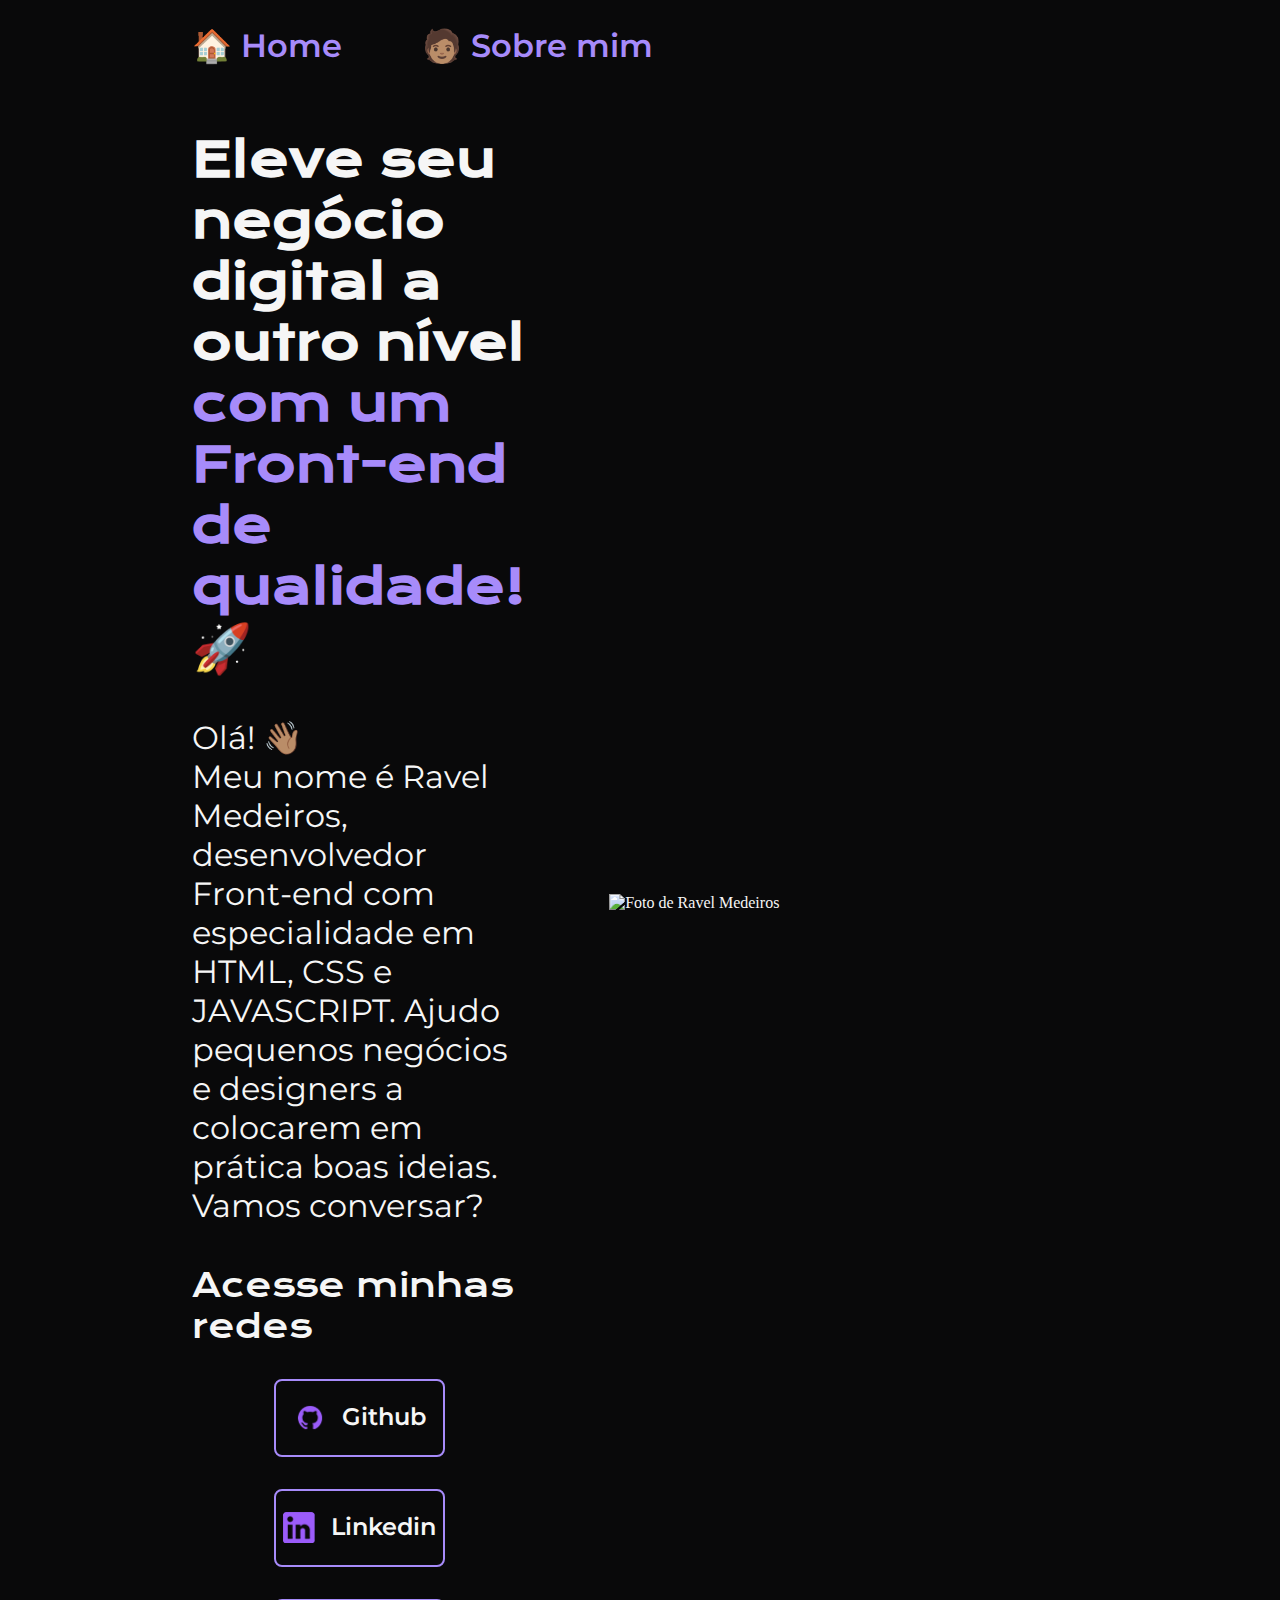
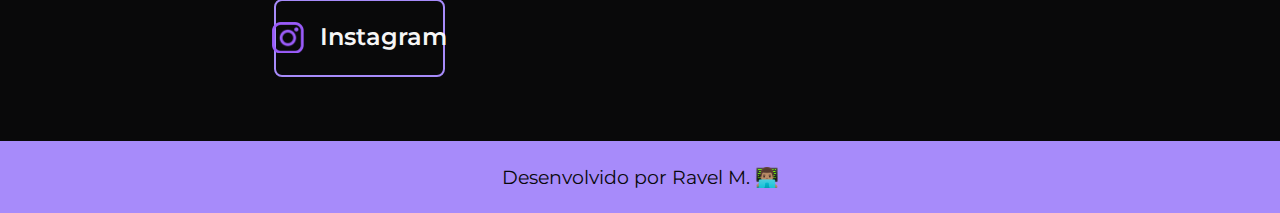
==== index.html @ d135dc50 "first commit" ====
<!DOCTYPE html>
<html lang="pt-br">
  <head>
    <meta charset="UTF-8" />
    <meta http-equiv="X-UA-Compatible" content="IE=edge" />
    <meta name="viewport" content="width=device-width, initial-scale=1.0" />
    <title>Portifolio Ravel M.</title>
    <link rel="stylesheet" href="./styles/style.css" />
    <link rel="shortcut icon" href="./assets/icon.png" type="image/x-icon" />
  </head>

  <body>
    <header class="cabecalho">
      <nav class="cabecalho__menu">
        <a class="cabecalho__menu__link" href="index.html">🏠 Home</a>
        <a class="cabecalho__menu__link" href="about.html">🧑🏽 Sobre mim</a>
      </nav>
    </header>
    <main class="apresentacao">
      <section class="apresentacao__conteudo">
        <h1 class="apresentacao__conteudo__titulo">
          Eleve seu negócio digital a outro nível<strong
            class="titulo-destaque"
          >
            com um Front-end de qualidade! 🚀
          </strong>
        </h1>
        <p class="apresentacao__conteudo__texto">
          Olá! 👋🏽 <br />
          Meu nome é Ravel Medeiros, desenvolvedor Front-end com especialidade
          em HTML, CSS e JAVASCRIPT. Ajudo pequenos negócios e designers a
          colocarem em prática boas ideias. Vamos conversar?
        </p>
        <div class="apresentacao__links">
          <h2 class="apresentacao__links__subtitulo">Acesse minhas redes</h2>
          <a
            class="apresentacao__links__link"
            href="https://github.com/RavelMedeiros"
            target="_blank"
          >
            <img
              class="apresentacao__links__imagem"
              src="./assets/github.png"
            />
            Github
          </a>
          <a
            class="apresentacao__links__link"
            href="https://www.linkedin.com/in/ravel-medeiros/"
            target="_blank"
          >
            <img
              class="apresentacao__links__imagem"
              src="./assets/linkedin.png"
            />
            Linkedin
          </a>
          <a
            class="apresentacao__links__link"
            href="https://instagram.com/ravel.medeiros"
            target="_blank"
          >
            <img
              class="apresentacao__links__imagem"
              src="./assets/instagram.png"
            />
            Instagram
          </a>
        </div>
      </section>
      <img
        class="apresentacao__imagem"
        src="./assets/imagem.png"
        alt="Foto de Ravel Medeiros"
      />
    </main>
    <footer class="rodape">
      <p>Desenvolvido por Ravel M. 👨🏽‍💻</p>
    </footer>
  </body>
</html>
---- styles/style.css ----
@import url('https://fonts.googleapis.com/css2?family=Krona+One&family=Montserrat:wght@400;600&display=swap');

:root {
    --cor-primaria: #09090A;
    --cor-secundaria: #F6F6F6;
    --cor-terciaria: #A78BFA;
    --cor-hover: #272727;

    --fonte-primaria: 'Krona One', sans-serif;
    --fonte-secundaria: 'Montserrat', sans-serif;
}

* {
    margin: 0;
    padding: 0;
}

body {
    box-sizing: border-box;
    background-color: var(--cor-primaria);
    color: var(--cor-secundaria);
}

.cabecalho {
    padding: 2% 0% 0% 15%;
}

.cabecalho__menu {
    display: flex;
    gap: 80px;
}

.cabecalho__menu__link {
    font-family: var(--fonte-secundaria);
    font-size: 2rem;
    font-weight: 600;
    color: var(--cor-terciaria);
    text-decoration: none;
}

.cabecalho__menu__link:hover {
    color: var(--cor-secundaria);
}


.apresentacao {
    padding: 5% 15%;
    display: flex;
    align-items: center;
    justify-content: space-between;
    gap: 82px;
}

.apresentacao__conteudo {
    width: 50%;
    display: flex;
    flex-direction: column;
    gap: 40px;
}

.apresentacao__conteudo__titulo {
    font-size: 3rem;
    font-family: var(--fonte-primaria);
}

.titulo-destaque {
    color: var(--cor-terciaria);
}

.apresentacao__conteudo__texto {
    font-size: 2rem;
    font-family: var(--fonte-secundaria);
}

.apresentacao__links {
    display: flex;
    flex-direction: column;
    justify-content: space-between;
    align-items: center;
    gap: 32px;
}

.apresentacao__links__subtitulo {
    font-family: var(--fonte-primaria);
    font-weight: 400;
    font-size: 2rem;
}

.apresentacao__links__link {
    display: flex;
    justify-content: center;
    gap: 16px;
    border: 2px solid var(--cor-terciaria);
    width: 50%;
    text-align: center;
    border-radius: 8px;
    font-size: 1.5rem;
    font-weight: 600;
    padding: 21.5px 0;
    text-decoration: none;
    color: var(--cor-secundaria);
    font-family: var(--fonte-secundaria);
}

.apresentacao__links__imagem {
    width: 2rem;
}

.apresentacao__links__link:hover {
    background-color: var(--cor-hover);
}

.apresentacao__imagem {
    width: 40rem;
}

.rodape {
    color: var(--cor-primaria);
    background-color: var(--cor-terciaria);
    padding: 24px;
    text-align: center;
    font-family: var(--fonte-secundaria);
    font-size: 1.2rem;
    font-weight: 400;
}

@media (max-width: 1200px) {

    .cabecalho {
        padding: 10%
    }

    .apresentacao {
        flex-direction: column-reverse;
        padding: 5%;
    }

    .apresentacao__conteudo {
        width: auto;
    }

    .apresentacao__links__link {
        overflow: hidden;
        width: 50%;
    }

    .apresentacao__imagem {
        width: 50%;
    }

    .cabecalho__menu {
        justify-content: center;
        text-align: center;
    }
}
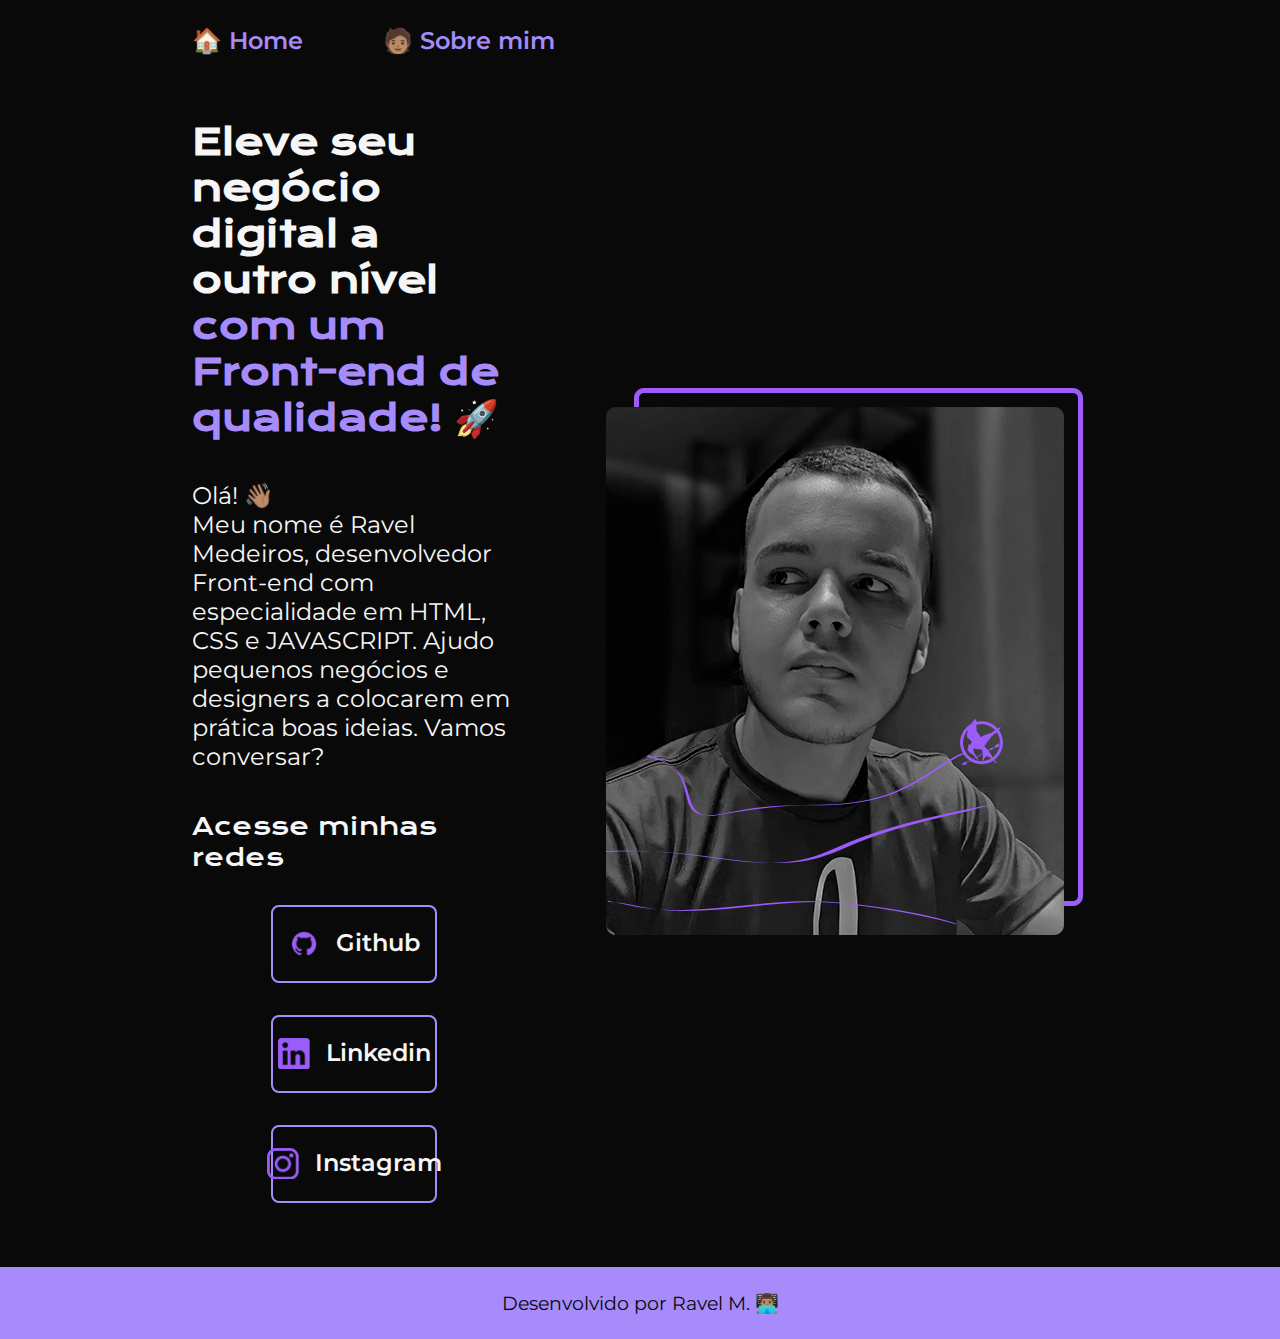
==== commit 32ca7da7: "second commit" ====
--- a/index.html
+++ b/index.html
@@ -70,7 +70,7 @@
       </section>
       <img
         class="apresentacao__imagem"
-        src="./assets/imagem.png"
+        src="./assets/fotoPerfil.png"
         alt="Foto de Ravel Medeiros"
       />
     </main>
--- a/styles/style.css
+++ b/styles/style.css
@@ -32,7 +32,7 @@
 
 .cabecalho__menu__link {
     font-family: var(--fonte-secundaria);
-    font-size: 2rem;
+    font-size: 1.5rem;
     font-weight: 600;
     color: var(--cor-terciaria);
     text-decoration: none;
@@ -59,7 +59,7 @@
 }
 
 .apresentacao__conteudo__titulo {
-    font-size: 3rem;
+    font-size: 2.25rem;
     font-family: var(--fonte-primaria);
 }
 
@@ -68,7 +68,7 @@
 }
 
 .apresentacao__conteudo__texto {
-    font-size: 2rem;
+    font-size: 1.5rem;
     font-family: var(--fonte-secundaria);
 }
 
@@ -83,7 +83,7 @@
 .apresentacao__links__subtitulo {
     font-family: var(--fonte-primaria);
     font-weight: 400;
-    font-size: 2rem;
+    font-size: 1.5rem;
 }
 
 .apresentacao__links__link {
@@ -130,6 +130,11 @@
         padding: 10%
     }
 
+    .cabecalho__menu {
+        justify-content: center;
+        text-align: center;
+    }
+
     .apresentacao {
         flex-direction: column-reverse;
         padding: 5%;
@@ -147,9 +152,4 @@
     .apresentacao__imagem {
         width: 50%;
     }
-
-    .cabecalho__menu {
-        justify-content: center;
-        text-align: center;
-    }
 }